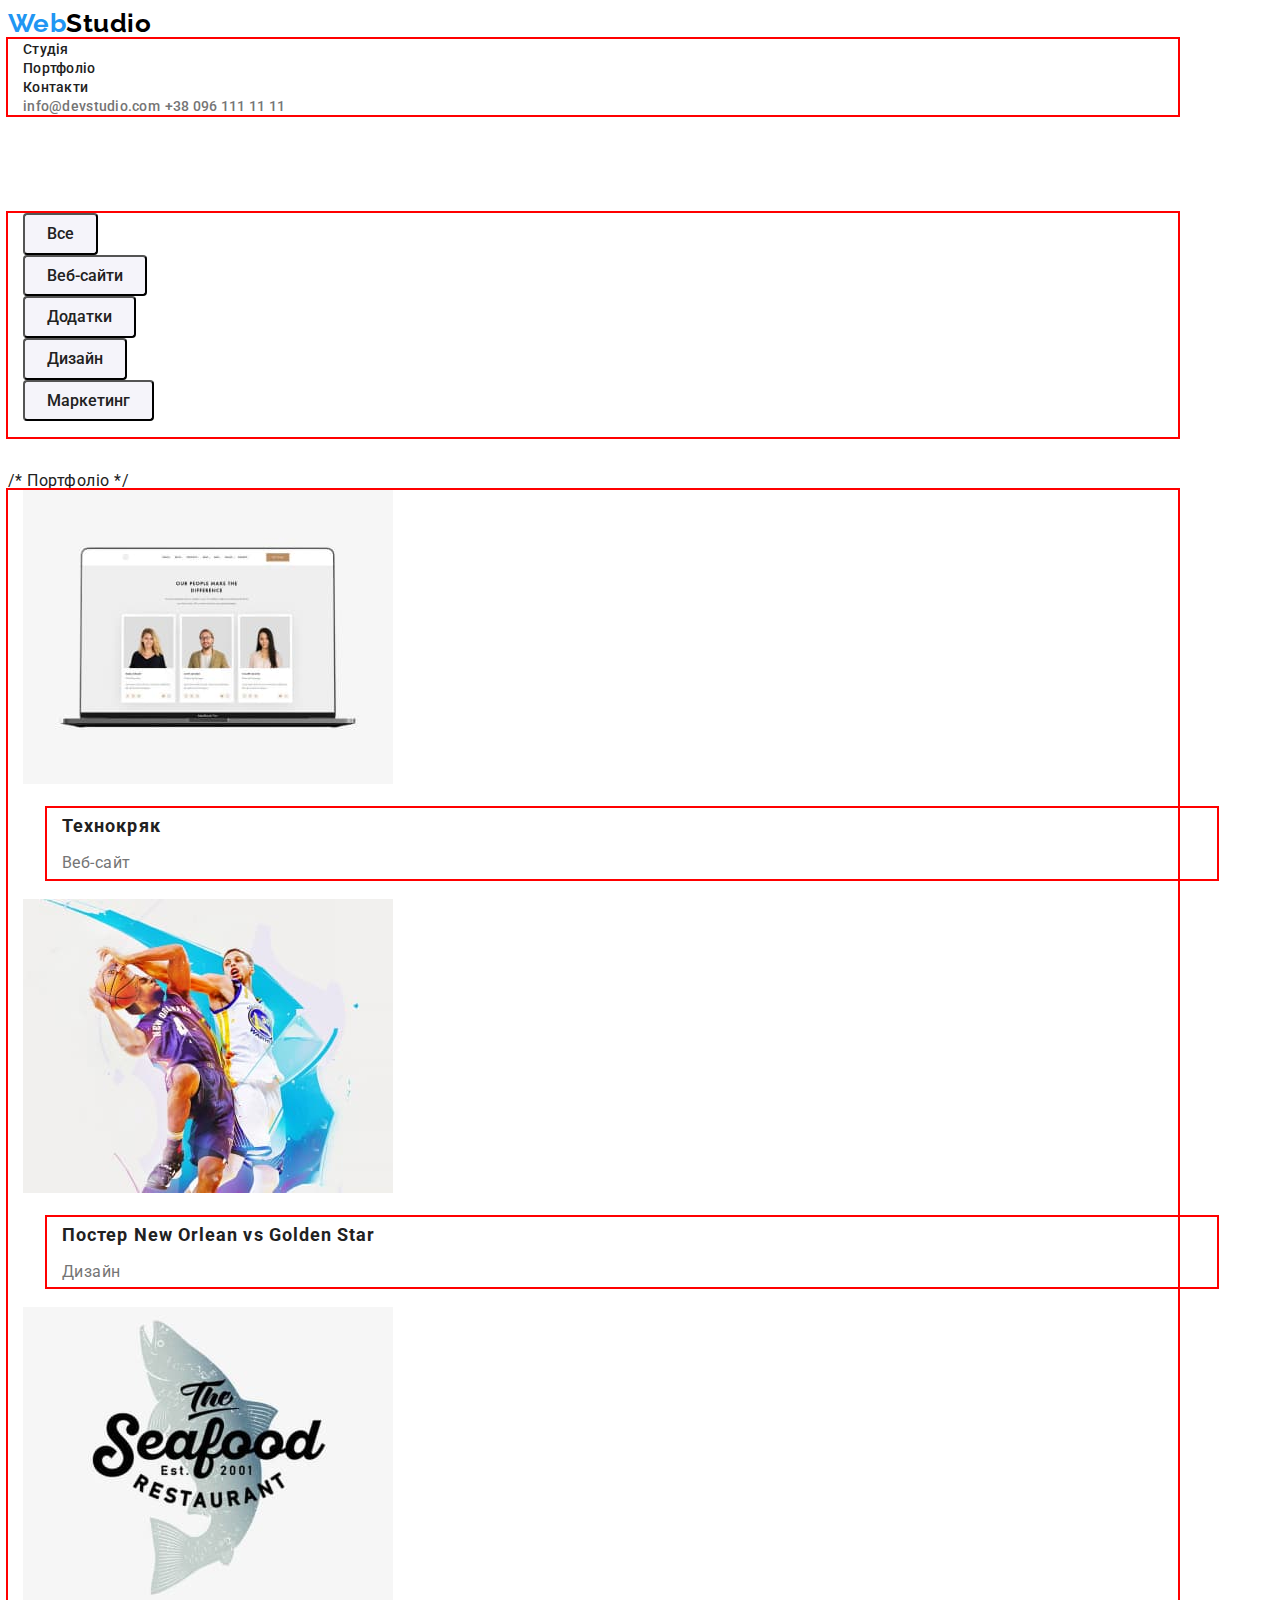
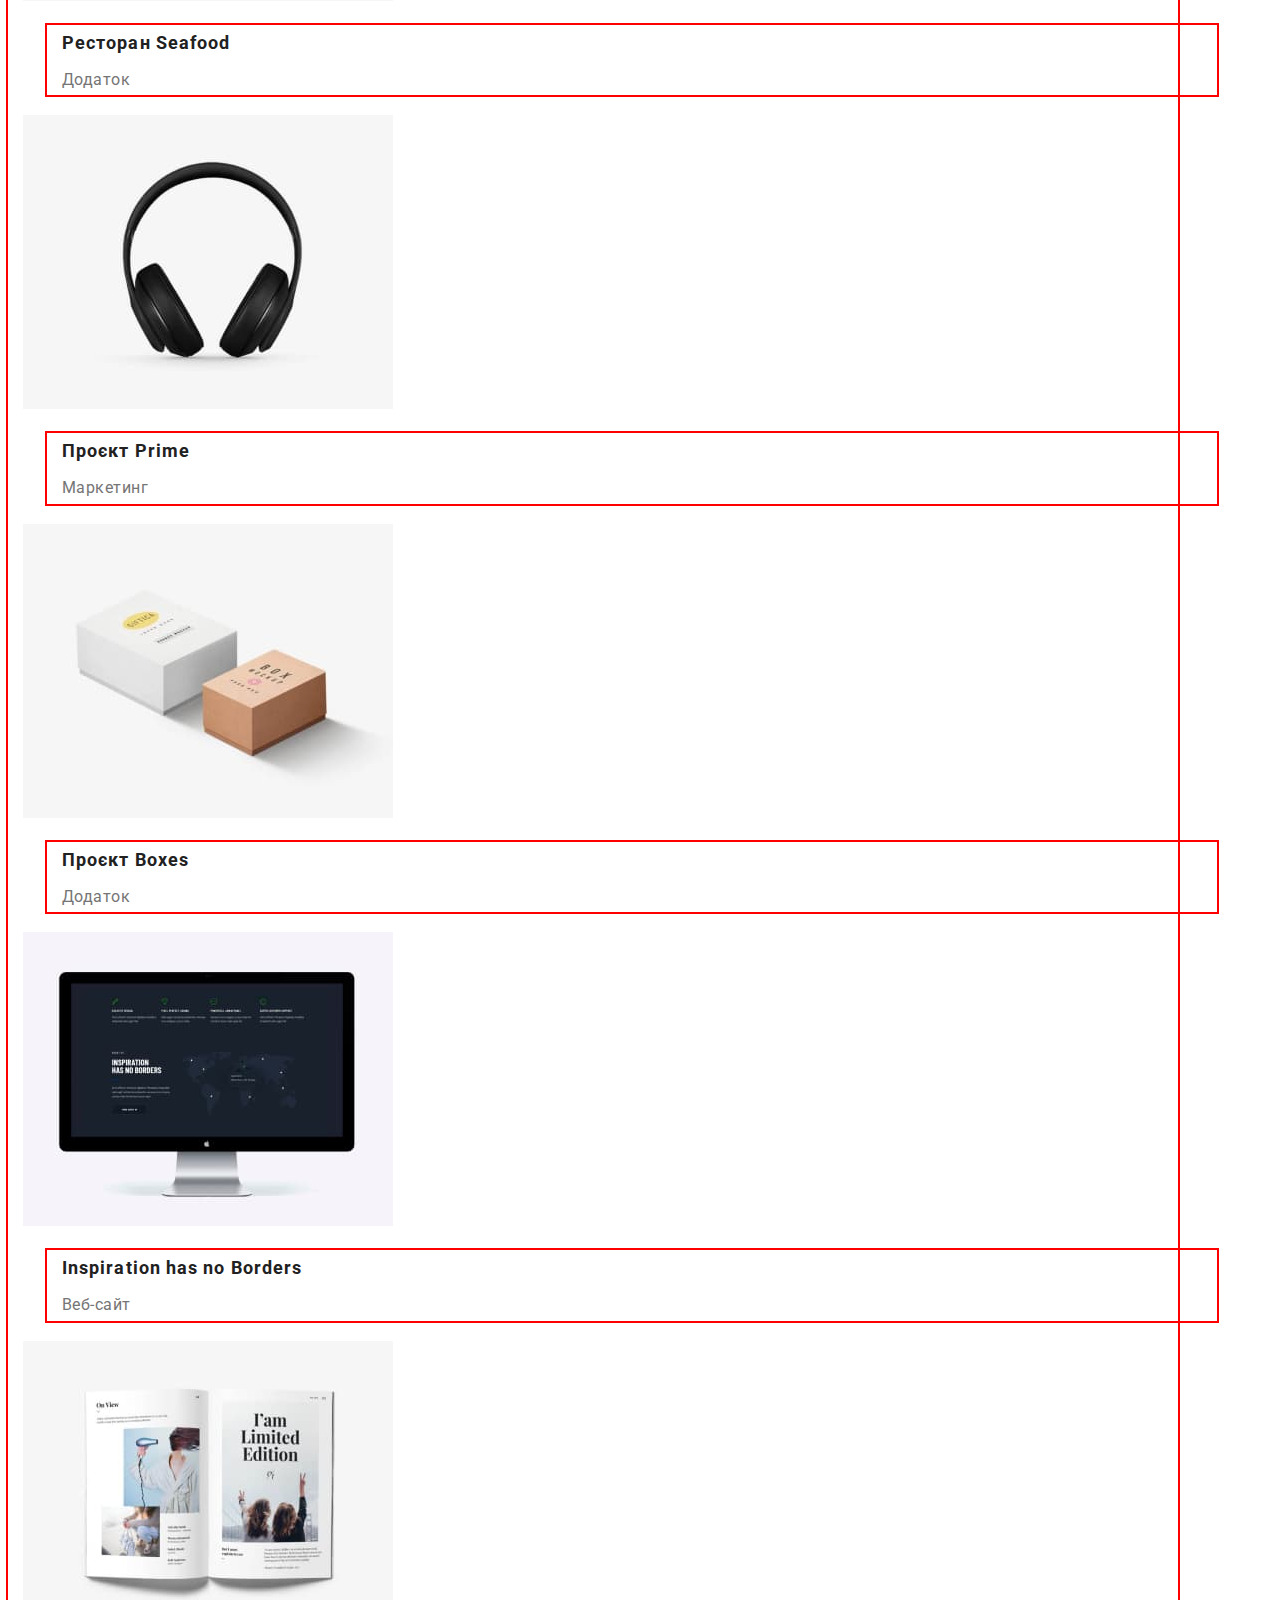
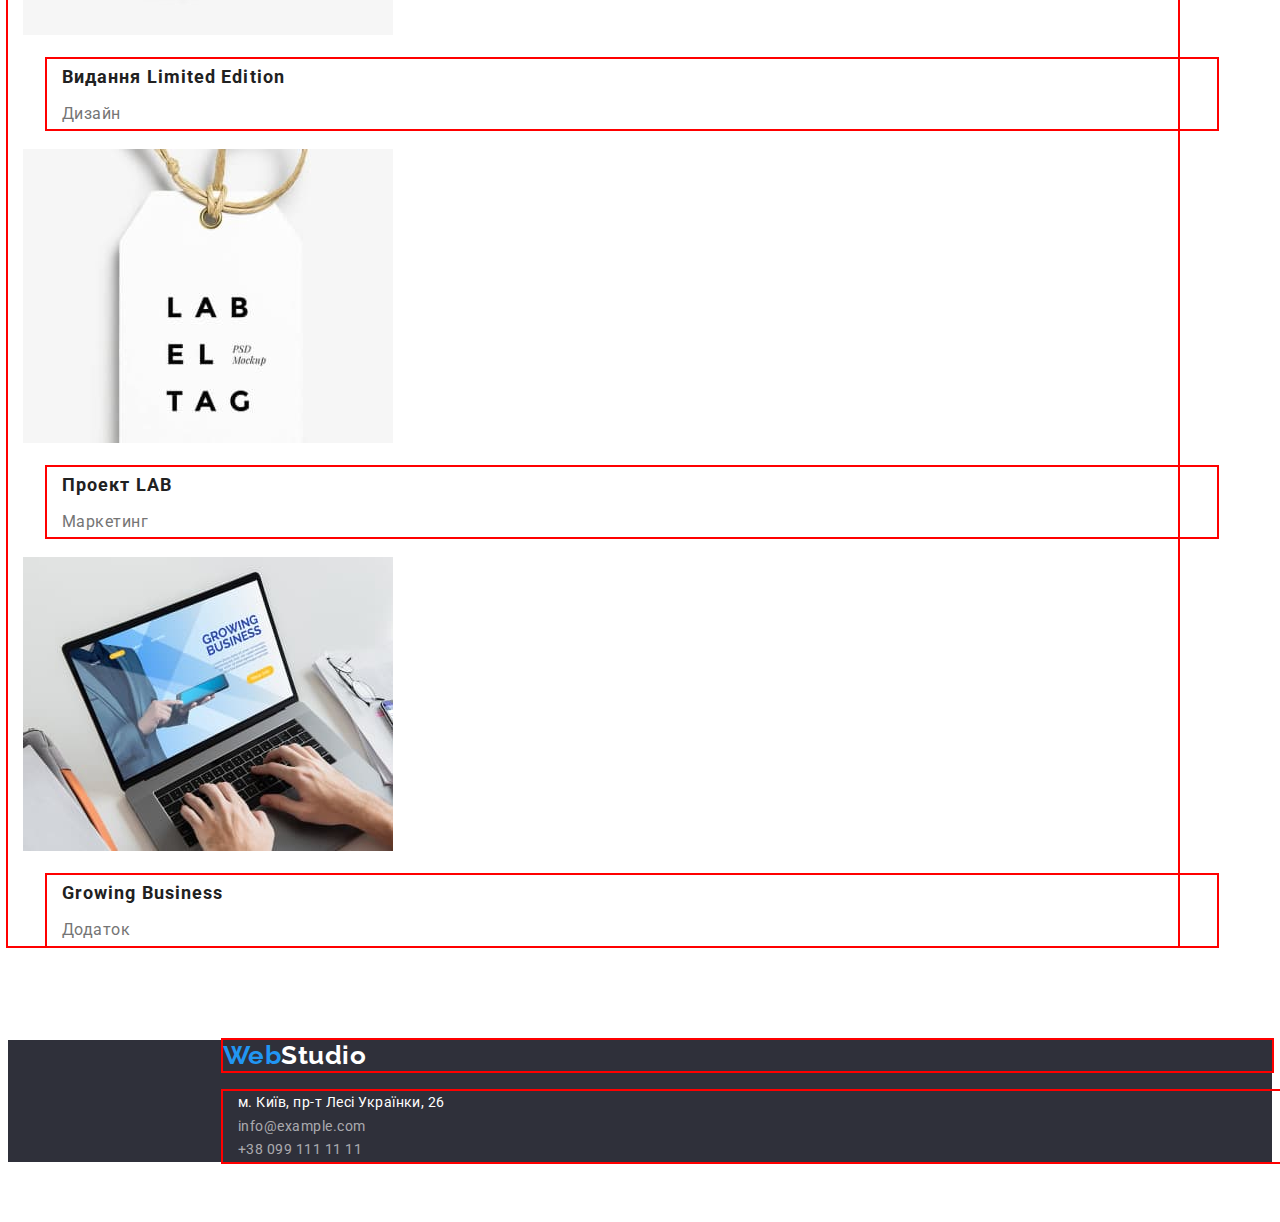
==== portfolio.html @ a9715635 "Визначає margin/padding" ====
<!DOCTYPE html>
<html lang="uk">
  <head>
    <meta charset="UTF-8" />
    <meta http-equiv="X-UA-Compatible" content="IE=edge" />
    <meta name="viewport" content="width=device-width, initial-scale=1.0" />
    <title>Document</title>
    <link rel="preconnect" href="https://fonts.googleapis.com" />
    <link rel="preconnect" href="https://fonts.gstatic.com" crossorigin />
    <link
      href="https://fonts.googleapis.com/css2?family=Raleway:wght@700&family=Roboto:wght@400;500;700;900&display=swap"
      rel="stylesheet"
    />
    <link
      rel="stylesheet"
      href="https://cdnjs.cloudflare.com/ajax/libs/modern-normalize/1.1.0/modern-normalize.min.css"
      integrity="sha512-wpPYUAdjBVSE4KJnH1VR1HeZfpl1ub8YT/NKx4PuQ5NmX2tKuGu6U/JRp5y+Y8XG2tV+wKQpNHVUX03MfMFn9Q=="
      crossorigin="anonymous"
      referrerpolicy="no-referrer"
    />
    <link rel="stylesheet" href="./css/styles.css" />
  </head>
  <body>
    <!--Верхня лінія-->
    <header>
      <a class="logo black" href=""><span class="accent">Web</span>Studio</a>
      <div class="container">
        <nav class="header-nav">
          <ul class="header-list list">
            <li><a href="./studio.html" class="list-link">Студія</a></li>
            <li><a href="./portfolio.html" class="list-link">Портфоліо</a></li>
            <li><a href="" class="list-link">Контакти</a></li>
          </ul>
        </nav>

        <a class="header-mail" href="mailto:info@devstudio.com"
          >info@devstudio.com</a
        >
        <a class="header-tel" href="tel:+380961111111">+38 096 111 11 11</a>
      </div>
    </header>

    <main>
      <!--Меню-->
      <section class="menu">
        <div class="container btn">
          <ul class="menu-list list">
            <li class="menu-item">
              <button class="menu-btn" type="button">Все</button>
            </li>
            <li class="menu-item">
              <button class="menu-btn" type="button">Веб-сайти</button>
            </li>
            <li class="menu-item">
              <button class="menu-btn" type="button">Додатки</button>
            </li>
            <li class="menu-item">
              <button class="menu-btn" type="button">Дизайн</button>
            </li>
            <li class="menu-item">
              <button class="menu-btn" type="button">Маркетинг</button>
            </li>
          </ul>
        </div>

        /* Портфоліо */

        <div class="container">
          <ul class="portfolio list">
            <li class="portfolio-item">
              <a href="" class="portfolio-link">
                <img
                  class="portfolio-img"
                  src="./images/menu.jpg"
                  alt="Веб-сайт"
                  width="370"
                />
                <div class="container bg">
                  <h3 class="portfolio-name">Технокряк</h3>
                  <p class="portfolio-text">Веб-сайт</p>
                </div>
              </a>
            </li>
            <li class="portfolio-item">
              <a href="" class="portfolio-link">
                <img
                  class="portfolio-img"
                  src="./images/menu-1.jpg"
                  alt="Дизайн"
                  width="370"
                />
                <div class="container bg">
                  <h3 class="portfolio-name">
                    Постер New Orlean vs Golden Star
                  </h3>
                  <p class="portfolio-text">Дизайн</p>
                </div>
              </a>
            </li>
            <li class="portfolio-item">
              <a href="" class="portfolio-link">
                <img
                  class="portfolio-img"
                  src="./images/menu-2.jpg"
                  alt="Додаток"
                  width="370"
                />
                <div class="container bg">
                  <h3 class="portfolio-name">Ресторан Seafood</h3>
                  <p class="portfolio-text">Додаток</p>
                </div>
              </a>
            </li>
            <li class="portfolio-item">
              <a href="" class="portfolio-link">
                <img
                  class="portfolio-img"
                  src="./images/menu-3.jpg"
                  alt="Маркетинг"
                  width="370"
                />
                <div class="container bg">
                  <h3 class="portfolio-name">Проєкт Prime</h3>
                  <p class="portfolio-text">Маркетинг</p>
                </div>
              </a>
            </li>
            <li class="portfolio-item">
              <a href="" class="portfolio-link">
                <img
                  class="portfolio-img"
                  src="./images/menu-4.jpg"
                  alt="Додаток"
                  width="370"
                />
                <div class="container bg">
                  <h3 class="portfolio-name">Проєкт Boxes</h3>
                  <p class="portfolio-text">Додаток</p>
                </div>
              </a>
            </li>
            <li class="portfolio-item">
              <a href="" class="portfolio-link">
                <img
                  class="portfolio-img"
                  src="./images/menu-5.jpg"
                  alt="Веб-сайт"
                  width="370"
                />
                <div class="container bg">
                  <h3 class="portfolio-name">Inspiration has no Borders</h3>
                  <p class="portfolio-text">Веб-сайт</p>
                </div>
              </a>
            </li>
            <li class="portfolio-item">
              <a href="" class="portfolio-link">
                <img
                  class="portfolio-img"
                  src="./images/menu-6.jpg"
                  alt="Дизайн"
                  width="370"
                />
                <div class="container bg">
                  <h3 class="portfolio-name">Видання Limited Edition</h3>
                  <p class="portfolio-text">Дизайн</p>
                </div>
              </a>
            </li>
            <li class="portfolio-item">
              <a href="" class="portfolio-link">
                <img
                  class="portfolio-img"
                  src="./images/menu-7.jpg"
                  alt="Маркетинг"
                  width="370"
                />
                <div class="container bg">
                  <h3 class="portfolio-name">Проект LAB</h3>
                  <p class="portfolio-text">Маркетинг</p>
                </div>
              </a>
            </li>
            <li class="portfolio-item">
              <a href="" class="portfolio-link">
                <img
                  class="portfolio-img"
                  src="./images/menu-8.jpg"
                  alt="Додаток"
                  width="370"
                />
                <div class="container bg">
                  <h3 class="portfolio-name">Growing Business</h3>
                  <p class="portfolio-text">Додаток</p>
                </div>
              </a>
            </li>
          </ul>
        </div>
      </section>
    </main>

    <!--Підвал-->
    <footer class="footer">
      <div class="container-wrap">
        <a class="logo white" href=""><span class="accent">Web</span>Studio</a>
      </div>
      <div class="container">
        <address class="adress">м. Київ, пр-т Лесі Українки, 26</address>
        <a class="footer-mail" href="mailto:info@example.com"
          >info@example.com</a
        ><br />
        <a class="footer-tel" href="tel:+380991111111">+38 099 111 11 11</a>
      </div>
    </footer>
  </body>
</html>
---- css/styles.css ----
html {
    box-sizing: border-box;
}

*, *::before, *::after {
    box-sizing: inherit;
}

:root {
    --primary-text-color: #212121;
    --title-text-color: #757575;
    --accent-color: #2196F3;
    --white-color: #FFFFFF;
    --title-bcg-color: #2F303A;

}

.container {
    width: 1170px;
    padding-left: 15px;
    padding-right: 15px;

    outline: 2px solid red;
}

body {
font-family: "Roboto", sans-serif;
color: var(--primary-text-color);
letter-spacing: 0.03em;
}

.logo {
    font-family: Raleway; sans-serif;
    font-weight: 700;
    font-size: 26px;
    line-height: 1.2;
    text-decoration: none;
}
.black {
    color: #000000;
}
.white {
    color: #FFFFFF;
}
.accent {
    color: var(--accent-color);
}

.list {
    list-style: none;
    padding: 0;
    margin: 0;
}
.list-link {
    color: var(--primary-text-color);
    font-weight: 500;
    font-size: 14px;
    line-height: 1.1;
    letter-spacing: 0.02em;
    text-decoration: none;
}


.list-link:hover,
.list-link:focus,
.header-mail:hover,
.header-mail:focus,
.header-tel:hover,
.header-tel:focus {
    color: var(--accent-color);
}

.header-mail {
    color:var(--title-text-color);
    width: 135px;
    height: 16px;
    font-weight: 500;
    font-size: 14px;
    line-height: 1.1;
    letter-spacing: 0.02em;
    text-decoration: none;
}

.header-tel {
    color:var(--title-text-color);
    width: 122px;
    height: 16px;
    font-weight: 500;
    font-size: 14px;
    line-height: 1.1;
    letter-spacing: 0.02em;
    text-decoration: none;
}
/* Шапка */
.hero {
    text-align: center;
}
.hero-item {
    color: var(--white-color);
    font-weight: 900;
    font-size: 44px;
    line-height: 1.4;
    letter-spacing: 0.06em;
    text-transform: uppercase;

    margin-top: 0;
    margin-bottom: 30px;
    padding-top: 200px;
}
.hero-btn {
    padding: 10px 32px;
    margin-bottom: 200px;
    border-radius: 4px;
    min-width: 216px;
    text-align: center;
}


/* Діяльність*/
.section-features {
    margin: 94px 215px;
}

.features-name {
    font-size: 14px;
    line-height: 1.1;   
}
.features-text {
    color: var(--title-text-color);
    font-weight: 400;
    font-size: 14px;
    line-height: 1.7;
}

.section-activity {
    margin-bottom: 94px;
}
.activity-title {
    font-size: 36px;
    line-height: 1.2;
    text-align: center;

    margin-bottom: 0;
    margin-top: 0;
}
.team-title {
    font-size: 36px;
    line-height: 1.2;
    text-align: center;
    
    margin-top: 0;
    margin-bottom: 0;
    padding-top: 94px;
    padding-bottom: 50px;
}

.team .container {
margin-bottom: 94px;
}
.team-name {
    font-weight: 500;
    font-size: 16px;
    line-height: 1.2;

}
.team-text {
    color: var(--title-text-color);
    font-size: 16px;
    line-height: 1.2;
    
}
.adress {
    color: var(--white-color);
    font-style: normal;
    font-size: 14px;
    line-height: 1.7;
}
.footer-mail,
.footer-tel {
    color: rgba(255, 255, 255, 0.6);
    font-size: 14px;
    line-height: 1.7;
    text-decoration: none;
}

.container-wrap {
    margin-top: 60px;
    margin-bottom: 0;
    min-width: 145px;
    margin-left: 215px;

    outline: 2px solid red;
}

.footer .container {
margin-top: 20px;
margin-bottom: 60px;
margin-left: 215px;
min-width: 231px;
}

.footer, 
.hero {
    background-color: var(--title-bcg-color);
}

/*Button */
.menu-btn {
    font-family: inherit;
    color: var(--primary-text-color);
    background: #F5F4FA;
    font-size: 16px;
    font-weight: 500;
    line-height: 1.6;
    text-align: center;
    border-radius: 4px;

    padding: 6px 22px;

}
.menu-btn:hover,
.menu-btn:focus {
    color: var(--white-color);
    background-color: var(--accent-color);
    cursor: pointer;
}
.hero-btn {
    font-family: 'Roboto';
    color: var(--white-color);
    background-color: var(--accent-color);
    cursor: pointer;
    align-items: center;
    text-align: center;
    font-weight: 700;
    font-size: 16px;
    line-height: 1.9;
    letter-spacing: 0.06em;
}

/* Портфоліо */

.menu {
    margin-top: 98px;
    margin-bottom: 94px;
}

.container.btn {
    margin-top: 94px;
    margin-bottom: 34px;
    min-width: 575px;
    padding-bottom: 16px;
}

.container.bg {
    margin: 20px 24px;
    min-width: 322px;
}
.portfolio-name {
    color: var(--primary-text-color);
    font-size: 18px;
    line-height: 2;
    letter-spacing: 0.06em;

    margin-top: 0;
    margin-bottom: 4px;
}
.portfolio-text {
    color: var(--title-text-color);
    font-weight: 400;
    font-size: 16px;
    line-height: 1.9;

    margin-top: 0;
    margin-bottom: 0;
}
.portfolio-link {
    text-decoration: none;
}
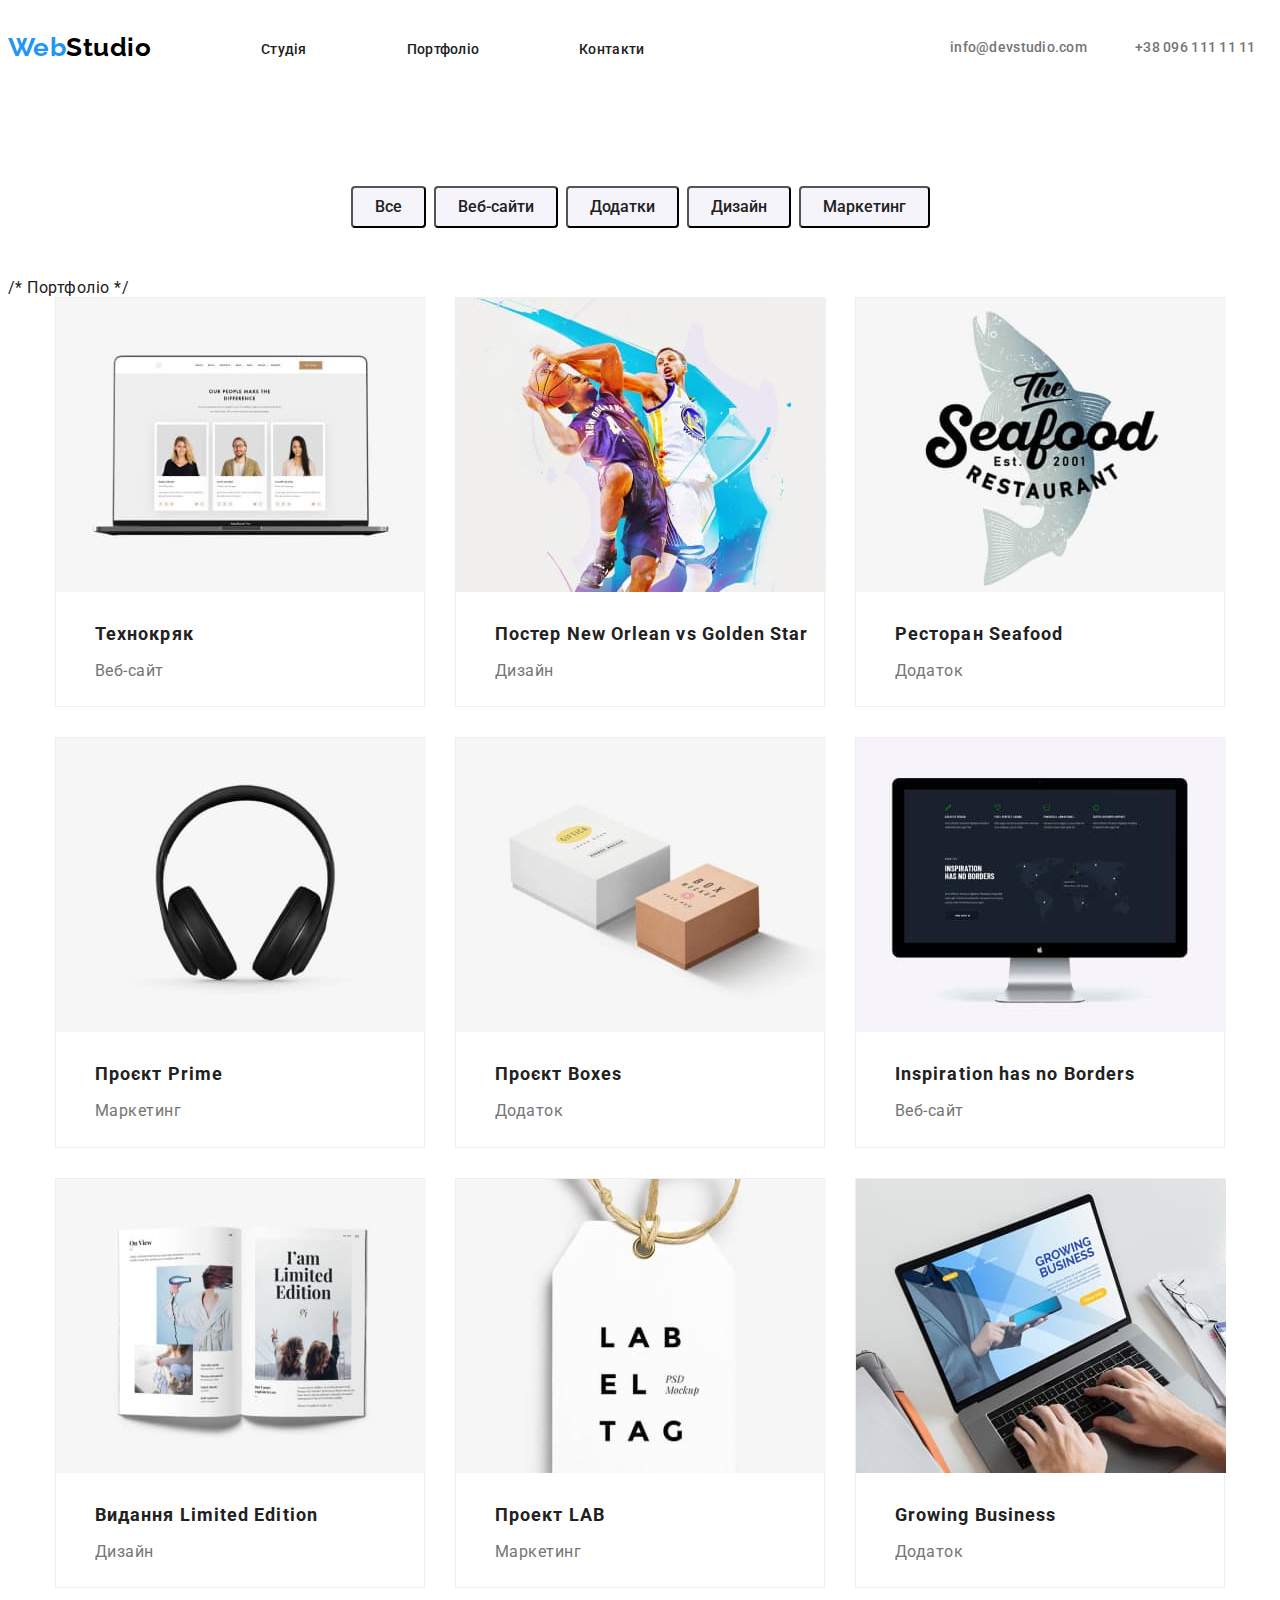
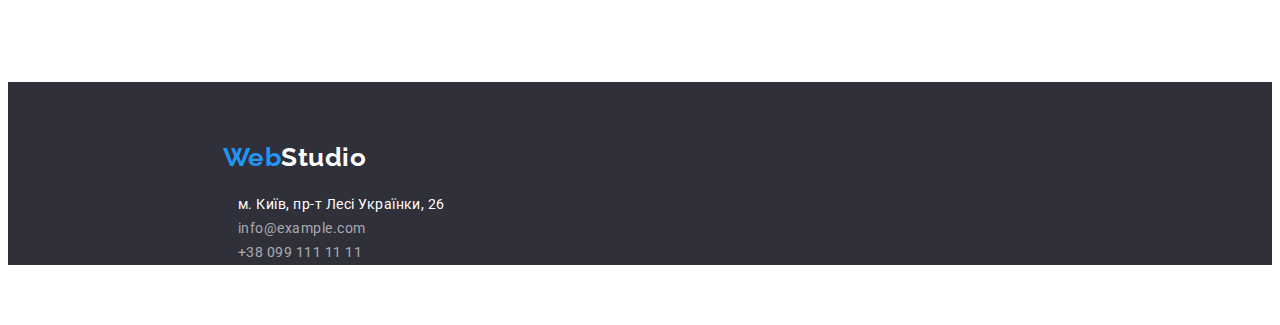
==== commit 8d2b7b2b: "Додає Flexbox" ====
--- a/portfolio.html
+++ b/portfolio.html
@@ -22,21 +22,28 @@
   </head>
   <body>
     <!--Верхня лінія-->
-    <header>
-      <a class="logo black" href=""><span class="accent">Web</span>Studio</a>
-      <div class="container">
+    <header class="header">
+      <div class="container-wrapper">
+        <a class="logo black" href=""><span class="accent">Web</span>Studio</a>
+      </div>
+      <div class="container header-item">
         <nav class="header-nav">
           <ul class="header-list list">
-            <li><a href="./studio.html" class="list-link">Студія</a></li>
-            <li><a href="./portfolio.html" class="list-link">Портфоліо</a></li>
-            <li><a href="" class="list-link">Контакти</a></li>
+            <li class="item">
+              <a href="./studio.html" class="list-link">Студія</a>
+            </li>
+            <li class="item">
+              <a href="./portfolio.html" class="list-link">Портфоліо</a>
+            </li>
+            <li class="item"><a href="" class="list-link">Контакти</a></li>
           </ul>
         </nav>
-
-        <a class="header-mail" href="mailto:info@devstudio.com"
-          >info@devstudio.com</a
-        >
-        <a class="header-tel" href="tel:+380961111111">+38 096 111 11 11</a>
+        <div class="header-contacts">
+          <a class="header-mail" href="mailto:info@devstudio.com"
+            >info@devstudio.com</a
+          >
+          <a class="header-tel" href="tel:+380961111111">+38 096 111 11 11</a>
+        </div>
       </div>
     </header>
 
@@ -65,7 +72,7 @@
 
         /* Портфоліо */
 
-        <div class="container">
+        <div class="container page">
           <ul class="portfolio list">
             <li class="portfolio-item">
               <a href="" class="portfolio-link">
--- a/css/styles.css
+++ b/css/styles.css
@@ -1,65 +1,98 @@
 html {
-    box-sizing: border-box;
-}
-
-*, *::before, *::after {
-    box-sizing: inherit;
+  box-sizing: border-box;
+}
+
+*,
+*::before,
+*::after {
+  box-sizing: inherit;
 }
 
 :root {
-    --primary-text-color: #212121;
-    --title-text-color: #757575;
-    --accent-color: #2196F3;
-    --white-color: #FFFFFF;
-    --title-bcg-color: #2F303A;
-
+  --primary-text-color: #212121;
+  --title-text-color: #757575;
+  --accent-color: #2196f3;
+  --white-color: #ffffff;
+  --title-bcg-color: #2f303a;
+  --secondary-bcg-color: #f5f4fa;
 }
 
 .container {
-    width: 1170px;
-    padding-left: 15px;
-    padding-right: 15px;
-
-    outline: 2px solid red;
+  width: 1200px;
+  padding-left: 15px;
+  padding-right: 15px;
+  margin-left: auto;
+  margin-right: auto;
 }
 
 body {
-font-family: "Roboto", sans-serif;
-color: var(--primary-text-color);
-letter-spacing: 0.03em;
-}
-
+  font-family: "Roboto", sans-serif;
+  color: var(--primary-text-color);
+  letter-spacing: 0.03em;
+}
+.header {
+  display: flex;
+}
+.container-wrapper {
+  margin-top: 24px;
+  margin-bottom: 25px;
+  margin-right: 93px;
+  min-width: 145px;
+}
+.some-item:nth-child(8) {
+  background-color: #fff;
+  display: flex;
+}
 .logo {
-    font-family: Raleway; sans-serif;
-    font-weight: 700;
-    font-size: 26px;
-    line-height: 1.2;
-    text-decoration: none;
+  font-family: Raleway, sans-serif;
+  font-weight: 700;
+  font-size: 26px;
+  line-height: 1.2;
+  text-decoration: none;
 }
 .black {
-    color: #000000;
+  color: #000000;
 }
 .white {
-    color: #FFFFFF;
+  color: #ffffff;
 }
 .accent {
-    color: var(--accent-color);
-}
-
+  color: var(--accent-color);
+}
+
+.header-list {
+  display: flex;
+  column-gap: 50px;
+}
+.header-list li {
+  margin-right: 50px;
+}
+.header-list .item:last-child {
+  margin-right: 0;
+}
+.header-contacts {
+  display: flex;
+  margin-left: auto;
+  column-gap: 50px;
+  justify-content: flex-end;
+}
+.header-item {
+  display: flex;
+  align-items: center;
+}
 .list {
-    list-style: none;
-    padding: 0;
-    margin: 0;
+  list-style: none;
+  padding: 0;
+  margin: 0;
 }
 .list-link {
-    color: var(--primary-text-color);
-    font-weight: 500;
-    font-size: 14px;
-    line-height: 1.1;
-    letter-spacing: 0.02em;
-    text-decoration: none;
-}
-
+  color: var(--primary-text-color);
+  font-weight: 500;
+  font-size: 14px;
+  line-height: 1.1;
+  letter-spacing: 0.02em;
+  text-decoration: none;
+}
 
 .list-link:hover,
 .list-link:focus,
@@ -67,212 +100,284 @@
 .header-mail:focus,
 .header-tel:hover,
 .header-tel:focus {
-    color: var(--accent-color);
+  color: var(--accent-color);
 }
 
 .header-mail {
-    color:var(--title-text-color);
-    width: 135px;
-    height: 16px;
-    font-weight: 500;
-    font-size: 14px;
-    line-height: 1.1;
-    letter-spacing: 0.02em;
-    text-decoration: none;
+  color: var(--title-text-color);
+  width: 135px;
+  height: 16px;
+  font-weight: 500;
+  font-size: 14px;
+  line-height: 1.1;
+  letter-spacing: 0.02em;
+  text-decoration: none;
 }
 
 .header-tel {
-    color:var(--title-text-color);
-    width: 122px;
-    height: 16px;
-    font-weight: 500;
-    font-size: 14px;
-    line-height: 1.1;
-    letter-spacing: 0.02em;
-    text-decoration: none;
+  color: var(--title-text-color);
+  width: 122px;
+  height: 16px;
+  font-weight: 500;
+  font-size: 14px;
+  line-height: 1.1;
+  letter-spacing: 0.02em;
+  text-decoration: none;
 }
 /* Шапка */
-.hero {
+
+.container.hero-wrap {
     text-align: center;
 }
+
 .hero-item {
-    color: var(--white-color);
-    font-weight: 900;
-    font-size: 44px;
-    line-height: 1.4;
-    letter-spacing: 0.06em;
-    text-transform: uppercase;
-
-    margin-top: 0;
-    margin-bottom: 30px;
-    padding-top: 200px;
+  color: var(--white-color);
+  font-weight: 900;
+  font-size: 44px;
+  line-height: 1.4;
+  letter-spacing: 0.06em;
+  text-transform: uppercase;
+  text-align: center;
+
+  margin-top: 0;
+  margin-bottom: 30px;
+  padding-top: 200px;
 }
 .hero-btn {
-    padding: 10px 32px;
-    margin-bottom: 200px;
-    border-radius: 4px;
-    min-width: 216px;
-    text-align: center;
-}
-
+  padding: 10px 32px;
+  margin-bottom: 200px;
+  border-radius: 4px;
+  min-width: 216px;
+  text-align: center;
+  box-shadow: 0px 4px 4px rgba(0, 0, 0, 0.15);
+  border-color: transparent;
+}
 
 /* Діяльність*/
 .section-features {
-    margin: 94px 215px;
+  margin: 94px 215px;
+}
+
+.features-list {
+  display: flex;
+  column-gap: 30px;
 }
 
 .features-name {
-    font-size: 14px;
-    line-height: 1.1;   
+  font-size: 14px;
+  line-height: 1.1;
 }
 .features-text {
-    color: var(--title-text-color);
-    font-weight: 400;
-    font-size: 14px;
-    line-height: 1.7;
-}
+  color: var(--title-text-color);
+  font-weight: 400;
+  font-size: 14px;
+  line-height: 1.7;
+}
+/*Чим ми за маємося*/
 
 .section-activity {
-    margin-bottom: 94px;
-}
+  margin-top: 0;
+  margin-bottom: 94px;
+  max-width: 1170px;
+  margin-left: auto;
+  margin-right: auto;
+}
+
+.activity-list {
+  display: flex;
+  column-gap: 30px;
+}
+
 .activity-title {
-    font-size: 36px;
-    line-height: 1.2;
-    text-align: center;
-
-    margin-bottom: 0;
-    margin-top: 0;
-}
+  font-size: 36px;
+  line-height: 1.2;
+  text-align: center;
+
+  margin-bottom: 0;
+  margin-top: 0;
+}
+
+/*Команда*/
+
+.team {
+  background-color: var(--secondary-bcg-color);
+}
+
 .team-title {
-    font-size: 36px;
-    line-height: 1.2;
-    text-align: center;
-    
-    margin-top: 0;
-    margin-bottom: 0;
-    padding-top: 94px;
-    padding-bottom: 50px;
+  font-size: 36px;
+  line-height: 1.2;
+  text-align: center;
+
+  margin-top: 0;
+  margin-bottom: 0;
+  padding-top: 94px;
+  padding-bottom: 50px;
 }
 
 .team .container {
-margin-bottom: 94px;
-}
+  padding: 0px 215px 94px 215px;
+}
+
+.team-wrap {
+  min-width: 1170px;
+  margin-left: auto
+  margin-right: auto
+}
+
+.team-list {
+    display: flex;
+  column-gap: 30px;
+  justify-content: center;
+}
+
+.team-member {
+  width: calc((100% - 90) / 4);
+}
+
 .team-name {
-    font-weight: 500;
-    font-size: 16px;
-    line-height: 1.2;
-
+  font-weight: 500;
+  font-size: 16px;
+  line-height: 1.2;
 }
 .team-text {
-    color: var(--title-text-color);
-    font-size: 16px;
-    line-height: 1.2;
-    
+  color: var(--title-text-color);
+  font-size: 16px;
+  line-height: 1.2;
 }
 .adress {
-    color: var(--white-color);
-    font-style: normal;
-    font-size: 14px;
-    line-height: 1.7;
+  color: var(--white-color);
+  font-style: normal;
+  font-size: 14px;
+  line-height: 1.7;
 }
 .footer-mail,
 .footer-tel {
-    color: rgba(255, 255, 255, 0.6);
-    font-size: 14px;
-    line-height: 1.7;
-    text-decoration: none;
+  color: rgba(255, 255, 255, 0.6);
+  font-size: 14px;
+  line-height: 1.7;
+  text-decoration: none;
 }
 
 .container-wrap {
-    margin-top: 60px;
-    margin-bottom: 0;
-    min-width: 145px;
-    margin-left: 215px;
-
-    outline: 2px solid red;
+  margin-top: 0;
+  margin-bottom: 0;
+  padding-top: 60px;
+  min-width: 145px;
+  margin-left: 215px;
 }
 
 .footer .container {
-margin-top: 20px;
-margin-bottom: 60px;
-margin-left: 215px;
-min-width: 231px;
-}
-
-.footer, 
+  margin-top: 20px;
+  margin-bottom: 60px;
+  margin-left: 215px;
+  min-width: 231px;
+}
+
+.footer,
 .hero {
-    background-color: var(--title-bcg-color);
+  background-color: var(--title-bcg-color);
 }
 
 /*Button */
 .menu-btn {
-    font-family: inherit;
-    color: var(--primary-text-color);
-    background: #F5F4FA;
-    font-size: 16px;
-    font-weight: 500;
-    line-height: 1.6;
-    text-align: center;
-    border-radius: 4px;
-
-    padding: 6px 22px;
-
+  font-family: inherit;
+  color: var(--primary-text-color);
+  background: var(--secondary-bcg-color);
+  font-size: 16px;
+  font-weight: 500;
+  line-height: 1.6;
+  text-align: center;
+  border-radius: 4px;
+
+  padding: 6px 22px;
 }
 .menu-btn:hover,
 .menu-btn:focus {
-    color: var(--white-color);
-    background-color: var(--accent-color);
-    cursor: pointer;
+  color: var(--white-color);
+  background-color: var(--accent-color);
+  cursor: pointer;
 }
 .hero-btn {
-    font-family: 'Roboto';
-    color: var(--white-color);
-    background-color: var(--accent-color);
-    cursor: pointer;
-    align-items: center;
-    text-align: center;
-    font-weight: 700;
-    font-size: 16px;
-    line-height: 1.9;
-    letter-spacing: 0.06em;
+  font-family: "Roboto";
+  color: var(--white-color);
+  background-color: var(--accent-color);
+  cursor: pointer;
+  align-items: center;
+  text-align: center;
+  font-weight: 700;
+  font-size: 16px;
+  line-height: 1.9;
+  letter-spacing: 0.06em;
 }
 
 /* Портфоліо */
 
 .menu {
-    margin-top: 98px;
-    margin-bottom: 94px;
+  margin-top: 98px;
+  margin-bottom: 94px;
 }
 
 .container.btn {
-    margin-top: 94px;
-    margin-bottom: 34px;
-    min-width: 575px;
-    padding-bottom: 16px;
+  margin-top: 94px;
+  margin-bottom: 34px;
+  min-width: 575px;
+  padding-bottom: 16px;
+}
+
+.menu-list {
+  display: flex;
+  column-gap: 8px;
+  justify-content: center;
+}
+
+.container.page {
+  
+}
+
+.portfolio.list {
+  display: flex;
+  flex-wrap: wrap;
+}
+
+.portfolio-item {
+  width: 370px;
+
+  margin-right: 30px;
+  margin-bottom: 30px;
+  border: 1px solid #EEEEEE;
+
+}
+
+.portfolio-item:nth-child(3n) {
+  margin-right: 0;
+}
+
+.portfolio-item:nth-last-child(-n + 3) {
+  margin-bottom: 0;
 }
 
 .container.bg {
-    margin: 20px 24px;
-    min-width: 322px;
+  margin: 20px 24px;
+  min-width: 322px;
 }
 .portfolio-name {
-    color: var(--primary-text-color);
-    font-size: 18px;
-    line-height: 2;
-    letter-spacing: 0.06em;
-
-    margin-top: 0;
-    margin-bottom: 4px;
+  color: var(--primary-text-color);
+  font-size: 18px;
+  line-height: 2;
+  letter-spacing: 0.06em;
+
+  margin-top: 0;
+  margin-bottom: 4px;
 }
 .portfolio-text {
-    color: var(--title-text-color);
-    font-weight: 400;
-    font-size: 16px;
-    line-height: 1.9;
-
-    margin-top: 0;
-    margin-bottom: 0;
+  color: var(--title-text-color);
+  font-weight: 400;
+  font-size: 16px;
+  line-height: 1.9;
+
+  margin-top: 0;
+  margin-bottom: 0;
 }
 .portfolio-link {
-    text-decoration: none;
-}+  text-decoration: none;
+}
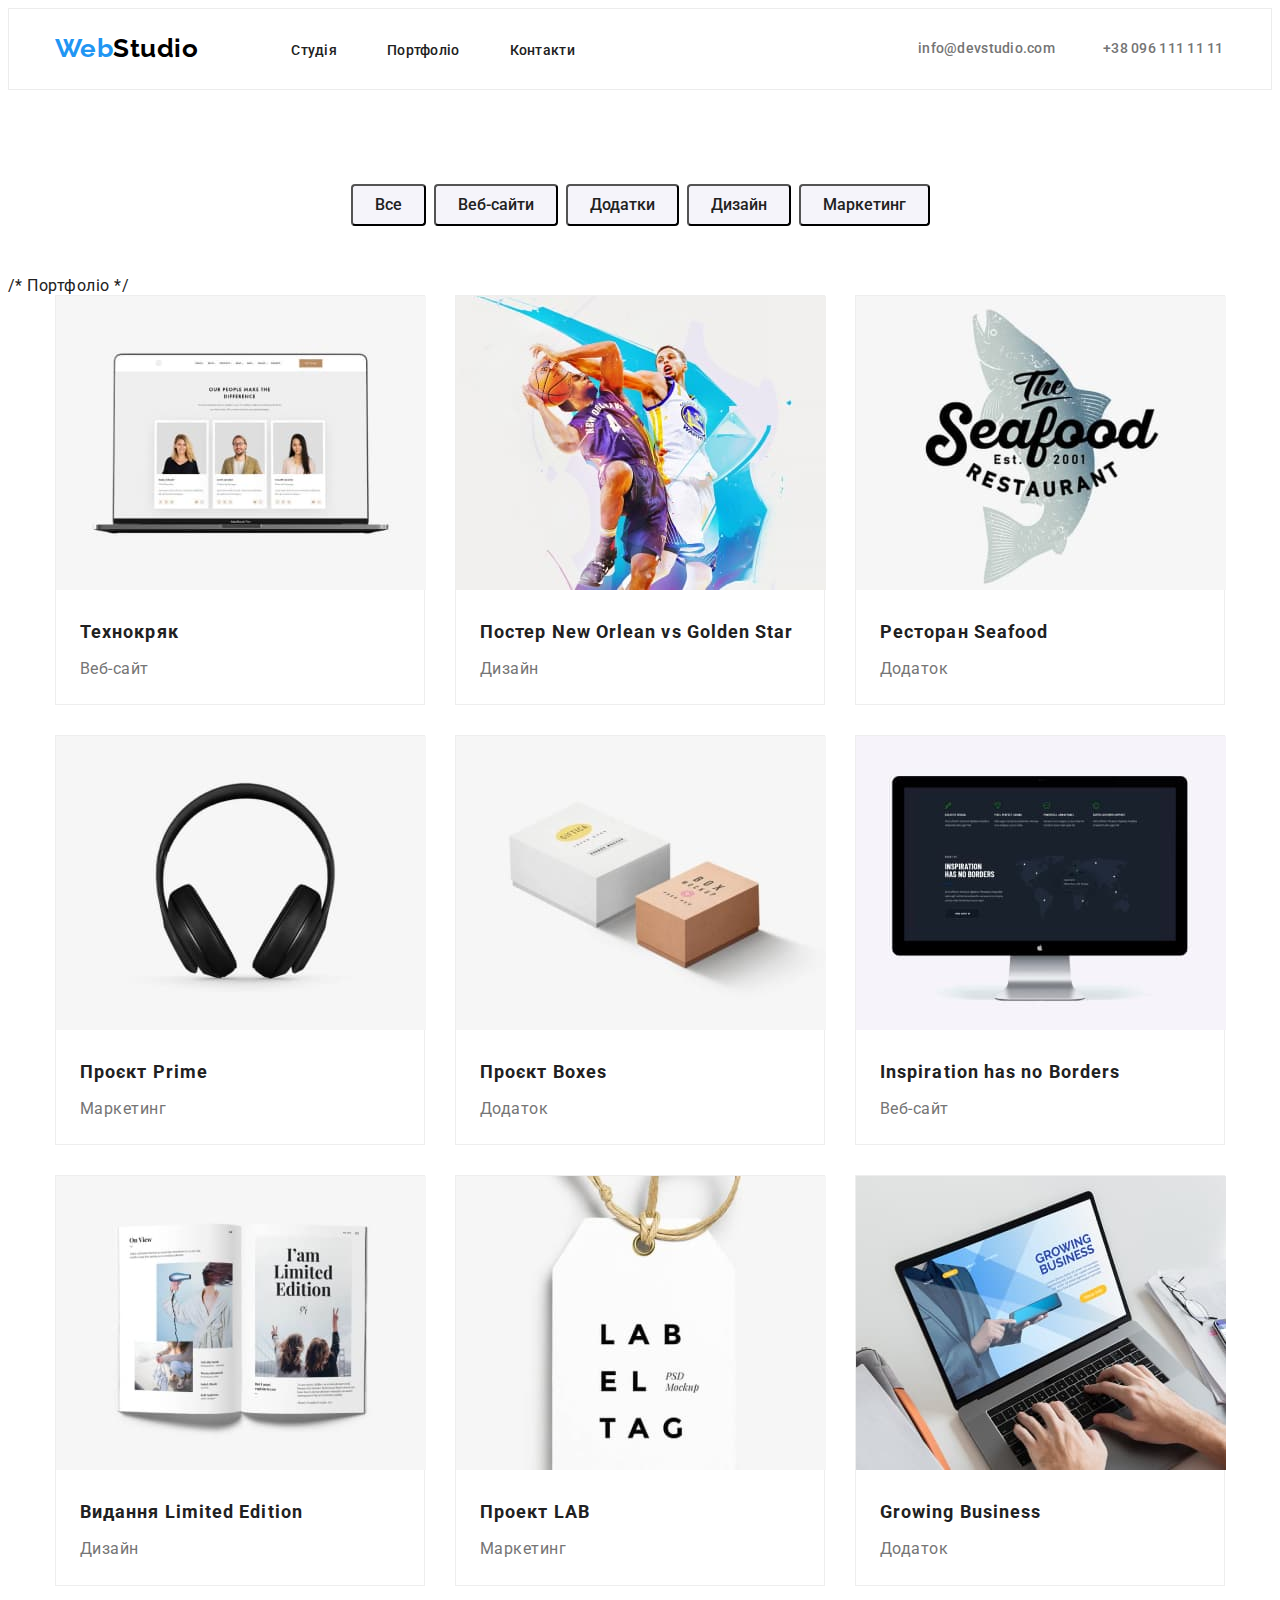
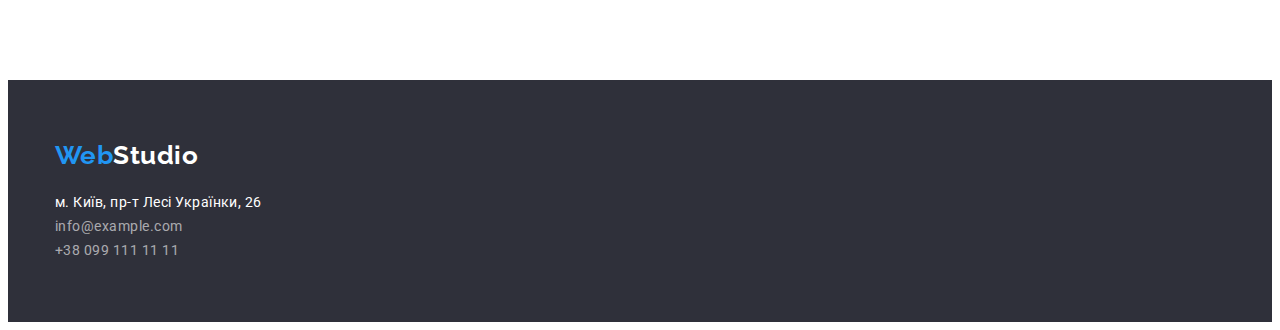
==== commit 22282ab5: "Виправляє заголовки" ====
--- a/portfolio.html
+++ b/portfolio.html
@@ -23,10 +23,9 @@
   <body>
     <!--Верхня лінія-->
     <header class="header">
-      <div class="container-wrapper">
+      <div class="container header-item">
         <a class="logo black" href=""><span class="accent">Web</span>Studio</a>
-      </div>
-      <div class="container header-item">
+
         <nav class="header-nav">
           <ul class="header-list list">
             <li class="item">
@@ -82,7 +81,7 @@
                   alt="Веб-сайт"
                   width="370"
                 />
-                <div class="container bg">
+                <div class="bg">
                   <h3 class="portfolio-name">Технокряк</h3>
                   <p class="portfolio-text">Веб-сайт</p>
                 </div>
@@ -96,7 +95,7 @@
                   alt="Дизайн"
                   width="370"
                 />
-                <div class="container bg">
+                <div class="bg">
                   <h3 class="portfolio-name">
                     Постер New Orlean vs Golden Star
                   </h3>
@@ -112,7 +111,7 @@
                   alt="Додаток"
                   width="370"
                 />
-                <div class="container bg">
+                <div class="bg">
                   <h3 class="portfolio-name">Ресторан Seafood</h3>
                   <p class="portfolio-text">Додаток</p>
                 </div>
@@ -126,7 +125,7 @@
                   alt="Маркетинг"
                   width="370"
                 />
-                <div class="container bg">
+                <div class="bg">
                   <h3 class="portfolio-name">Проєкт Prime</h3>
                   <p class="portfolio-text">Маркетинг</p>
                 </div>
@@ -140,7 +139,7 @@
                   alt="Додаток"
                   width="370"
                 />
-                <div class="container bg">
+                <div class="bg">
                   <h3 class="portfolio-name">Проєкт Boxes</h3>
                   <p class="portfolio-text">Додаток</p>
                 </div>
@@ -154,7 +153,7 @@
                   alt="Веб-сайт"
                   width="370"
                 />
-                <div class="container bg">
+                <div class="bg">
                   <h3 class="portfolio-name">Inspiration has no Borders</h3>
                   <p class="portfolio-text">Веб-сайт</p>
                 </div>
@@ -168,7 +167,7 @@
                   alt="Дизайн"
                   width="370"
                 />
-                <div class="container bg">
+                <div class="bg">
                   <h3 class="portfolio-name">Видання Limited Edition</h3>
                   <p class="portfolio-text">Дизайн</p>
                 </div>
@@ -182,7 +181,7 @@
                   alt="Маркетинг"
                   width="370"
                 />
-                <div class="container bg">
+                <div class="bg">
                   <h3 class="portfolio-name">Проект LAB</h3>
                   <p class="portfolio-text">Маркетинг</p>
                 </div>
@@ -196,7 +195,7 @@
                   alt="Додаток"
                   width="370"
                 />
-                <div class="container bg">
+                <div class="bg">
                   <h3 class="portfolio-name">Growing Business</h3>
                   <p class="portfolio-text">Додаток</p>
                 </div>
@@ -209,10 +208,8 @@
 
     <!--Підвал-->
     <footer class="footer">
-      <div class="container-wrap">
+      <div class="container">
         <a class="logo white" href=""><span class="accent">Web</span>Studio</a>
-      </div>
-      <div class="container">
         <address class="adress">м. Київ, пр-т Лесі Українки, 26</address>
         <a class="footer-mail" href="mailto:info@example.com"
           >info@example.com</a
--- a/css/styles.css
+++ b/css/styles.css
@@ -30,25 +30,27 @@
   color: var(--primary-text-color);
   letter-spacing: 0.03em;
 }
+
+h2 {
+  display: none;
+}
+
+.is-active {
+  display: block;
+}
+
 .header {
   display: flex;
-}
-.container-wrapper {
-  margin-top: 24px;
-  margin-bottom: 25px;
-  margin-right: 93px;
-  min-width: 145px;
-}
-.some-item:nth-child(8) {
-  background-color: #fff;
-  display: flex;
-}
+  border: 1px solid #ececec;
+}
+
 .logo {
   font-family: Raleway, sans-serif;
   font-weight: 700;
   font-size: 26px;
   line-height: 1.2;
   text-decoration: none;
+  margin-right: 93px;
 }
 .black {
   color: #000000;
@@ -62,7 +64,6 @@
 
 .header-list {
   display: flex;
-  column-gap: 50px;
 }
 .header-list li {
   margin-right: 50px;
@@ -76,10 +77,13 @@
   column-gap: 50px;
   justify-content: flex-end;
 }
+
 .header-item {
   display: flex;
   align-items: center;
-}
+  height: 80px;
+}
+
 .list {
   list-style: none;
   padding: 0;
@@ -127,7 +131,7 @@
 /* Шапка */
 
 .container.hero-wrap {
-    text-align: center;
+  text-align: center;
 }
 
 .hero-item {
@@ -137,11 +141,13 @@
   line-height: 1.4;
   letter-spacing: 0.06em;
   text-transform: uppercase;
-  text-align: center;
-
+
+  max-width: 696px;
   margin-top: 0;
   margin-bottom: 30px;
   padding-top: 200px;
+  margin-left: auto;
+  margin-right: auto;
 }
 .hero-btn {
   padding: 10px 32px;
@@ -155,7 +161,8 @@
 
 /* Діяльність*/
 .section-features {
-  margin: 94px 215px;
+  padding-top: 94px;
+  padding-bottom: 94px;
 }
 
 .features-list {
@@ -193,7 +200,7 @@
   line-height: 1.2;
   text-align: center;
 
-  margin-bottom: 0;
+  margin-bottom: 50;
   margin-top: 0;
 }
 
@@ -201,6 +208,8 @@
 
 .team {
   background-color: var(--secondary-bcg-color);
+  padding-top: 94px;
+  padding-bottom: 94px;
 }
 
 .team-title {
@@ -209,29 +218,22 @@
   text-align: center;
 
   margin-top: 0;
-  margin-bottom: 0;
-  padding-top: 94px;
-  padding-bottom: 50px;
-}
-
-.team .container {
-  padding: 0px 215px 94px 215px;
+  margin-bottom: 50;
 }
 
 .team-wrap {
   min-width: 1170px;
-  margin-left: auto
-  margin-right: auto
 }
 
 .team-list {
-    display: flex;
+  display: flex;
   column-gap: 30px;
   justify-content: center;
 }
 
 .team-member {
   width: calc((100% - 90) / 4);
+  text-align: center;
 }
 
 .team-name {
@@ -244,11 +246,15 @@
   font-size: 16px;
   line-height: 1.2;
 }
+
+/* Футер */
+
 .adress {
   color: var(--white-color);
   font-style: normal;
   font-size: 14px;
   line-height: 1.7;
+  margin-top: 20px;
 }
 .footer-mail,
 .footer-tel {
@@ -258,19 +264,9 @@
   text-decoration: none;
 }
 
-.container-wrap {
-  margin-top: 0;
-  margin-bottom: 0;
+.footer .container {
   padding-top: 60px;
-  min-width: 145px;
-  margin-left: 215px;
-}
-
-.footer .container {
-  margin-top: 20px;
-  margin-bottom: 60px;
-  margin-left: 215px;
-  min-width: 231px;
+  padding-bottom: 60px;
 }
 
 .footer,
@@ -313,15 +309,12 @@
 /* Портфоліо */
 
 .menu {
-  margin-top: 98px;
-  margin-bottom: 94px;
+  padding-top: 94px;
+  padding-bottom: 94px;
 }
 
 .container.btn {
-  margin-top: 94px;
-  margin-bottom: 34px;
-  min-width: 575px;
-  padding-bottom: 16px;
+  margin-bottom: 50px;
 }
 
 .menu-list {
@@ -331,7 +324,6 @@
 }
 
 .container.page {
-  
 }
 
 .portfolio.list {
@@ -344,8 +336,7 @@
 
   margin-right: 30px;
   margin-bottom: 30px;
-  border: 1px solid #EEEEEE;
-
+  border: 1px solid #eeeeee;
 }
 
 .portfolio-item:nth-child(3n) {
@@ -356,9 +347,8 @@
   margin-bottom: 0;
 }
 
-.container.bg {
-  margin: 20px 24px;
-  min-width: 322px;
+.bg {
+  padding: 20px 24px;
 }
 .portfolio-name {
   color: var(--primary-text-color);
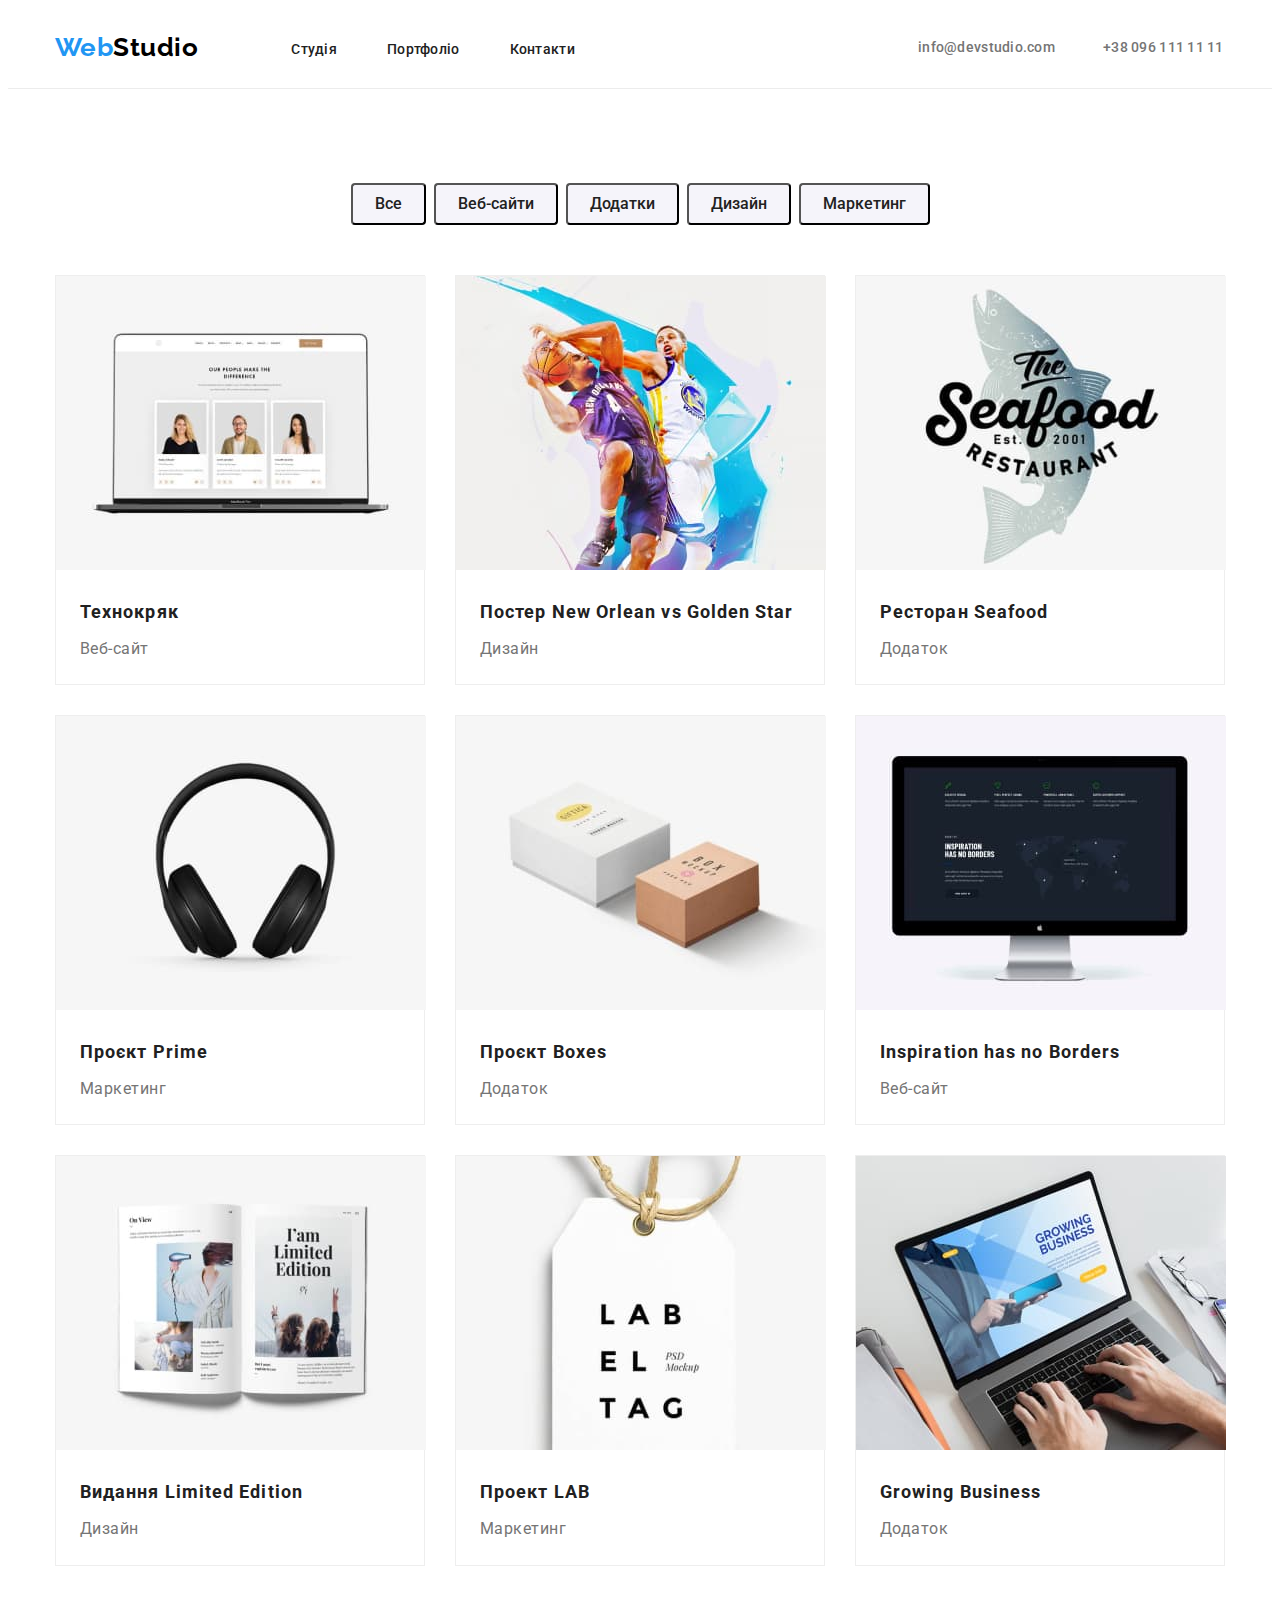
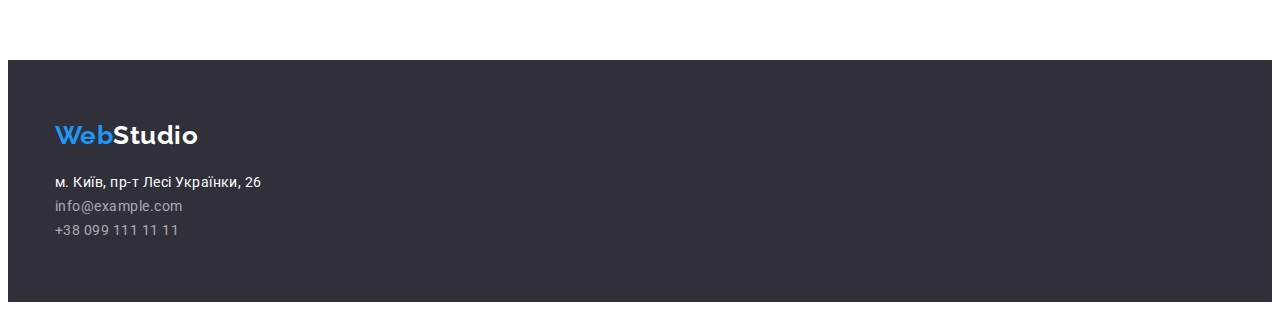
==== commit 710e1121: "Додає рамку в хедері" ====
--- a/portfolio.html
+++ b/portfolio.html
@@ -69,7 +69,7 @@
           </ul>
         </div>
 
-        /* Портфоліо */
+        <!-- Портфоліо -->
 
         <div class="container page">
           <ul class="portfolio list">
--- a/css/styles.css
+++ b/css/styles.css
@@ -34,14 +34,24 @@
 h2 {
   display: none;
 }
-
 .is-active {
   display: block;
 }
 
+h1,
+h2,
+h3,
+h4,
+h5,
+p,
+li {
+  margin: 0;
+  padding: 0;
+}
+
 .header {
   display: flex;
-  border: 1px solid #ececec;
+  border-bottom: 1px solid #ececec;
 }
 
 .logo {
@@ -130,6 +140,11 @@
 }
 /* Шапка */
 
+.hero {
+  padding-top: 200px;
+  padding-bottom: 200px;
+}
+
 .container.hero-wrap {
   text-align: center;
 }
@@ -145,13 +160,11 @@
   max-width: 696px;
   margin-top: 0;
   margin-bottom: 30px;
-  padding-top: 200px;
   margin-left: auto;
   margin-right: auto;
 }
 .hero-btn {
   padding: 10px 32px;
-  margin-bottom: 200px;
   border-radius: 4px;
   min-width: 216px;
   text-align: center;
@@ -173,6 +186,8 @@
 .features-name {
   font-size: 14px;
   line-height: 1.1;
+
+  margin-bottom: 10px;
 }
 .features-text {
   color: var(--title-text-color);
@@ -183,9 +198,7 @@
 /*Чим ми за маємося*/
 
 .section-activity {
-  margin-top: 0;
-  margin-bottom: 94px;
-  max-width: 1170px;
+  padding-bottom: 94px;
   margin-left: auto;
   margin-right: auto;
 }
@@ -219,6 +232,7 @@
 
   margin-top: 0;
   margin-bottom: 50;
+  display: block;
 }
 
 .team-wrap {
@@ -236,10 +250,16 @@
   text-align: center;
 }
 
+.member-wrap {
+  padding-top: 30px;
+  padding-bottom: 30px;
+}
+
 .team-name {
   font-weight: 500;
   font-size: 16px;
   line-height: 1.2;
+  margin-bottom: 10px;
 }
 .team-text {
   color: var(--title-text-color);
@@ -248,6 +268,11 @@
 }
 
 /* Футер */
+
+.footer {
+  padding-top: 60px;
+  padding-bottom: 60px;
+}
 
 .adress {
   color: var(--white-color);
@@ -262,11 +287,7 @@
   font-size: 14px;
   line-height: 1.7;
   text-decoration: none;
-}
-
-.footer .container {
-  padding-top: 60px;
-  padding-bottom: 60px;
+  margin-top: 9px;
 }
 
 .footer,
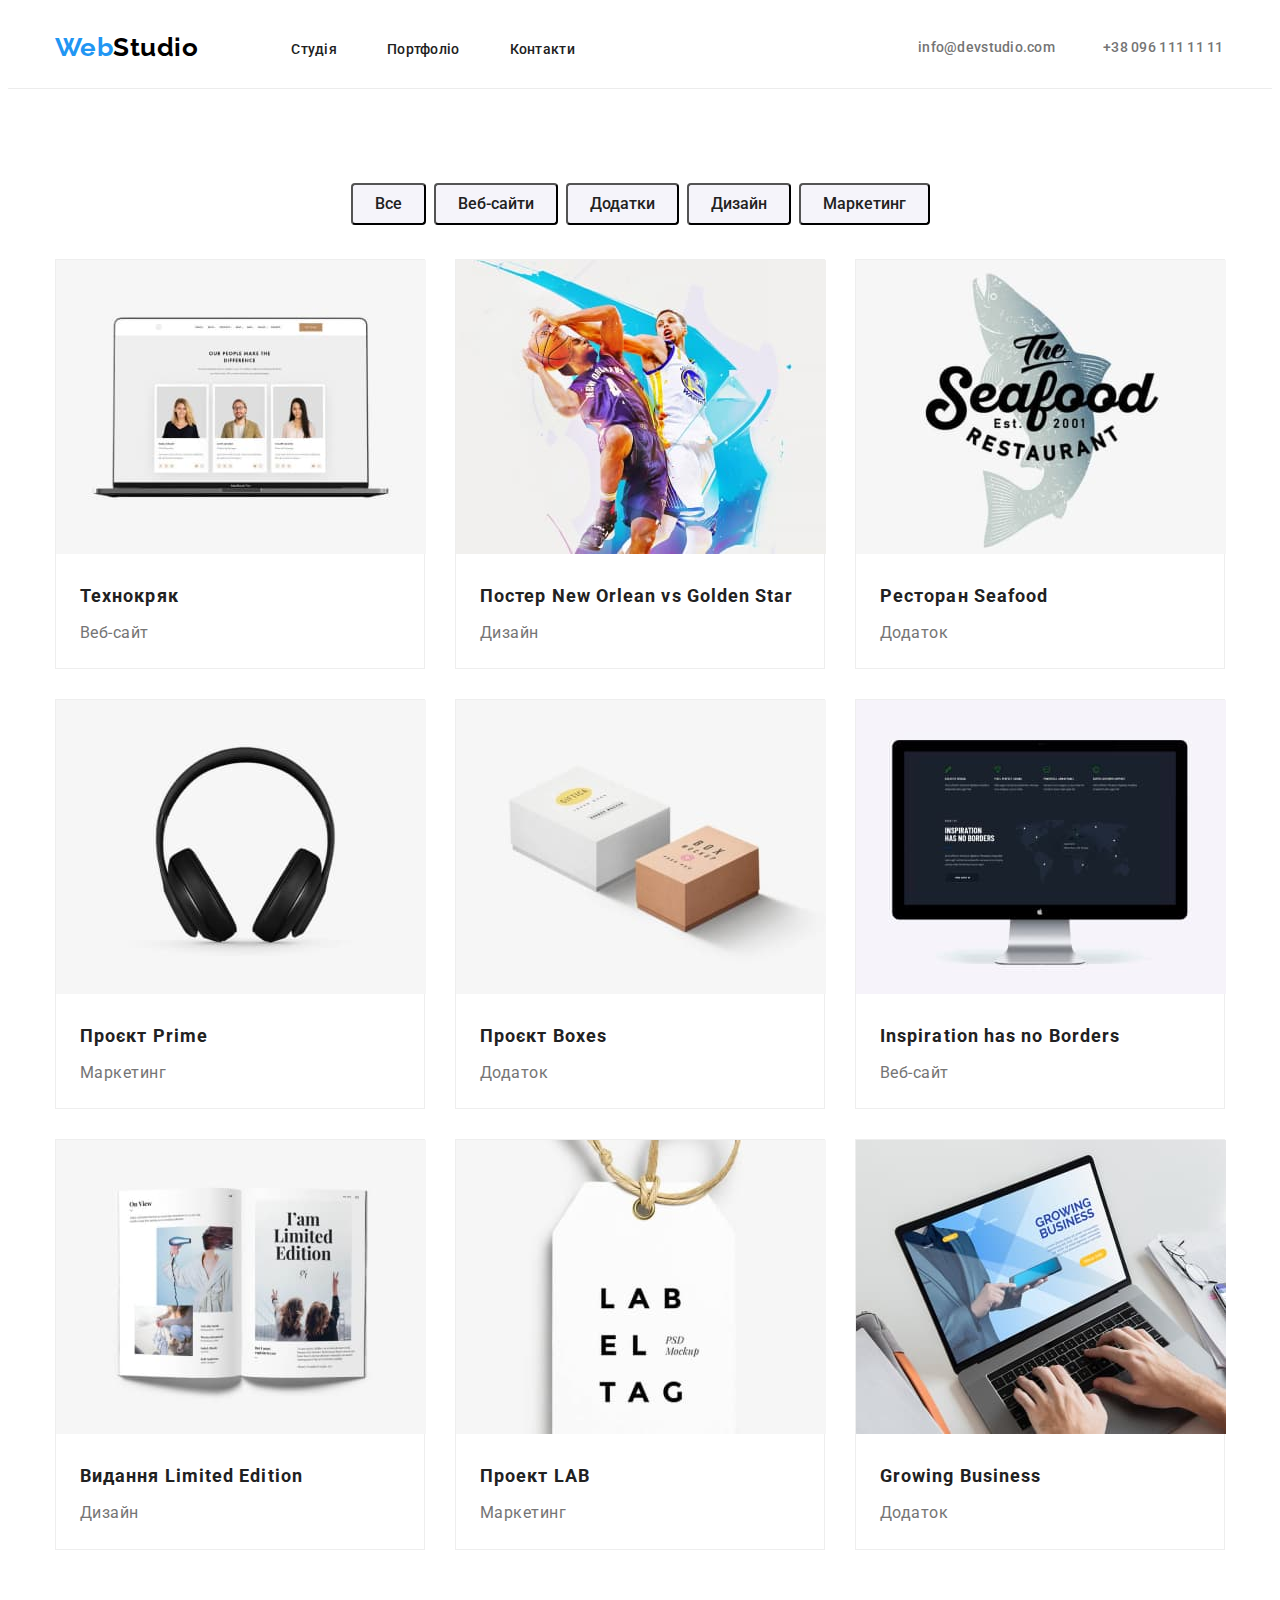
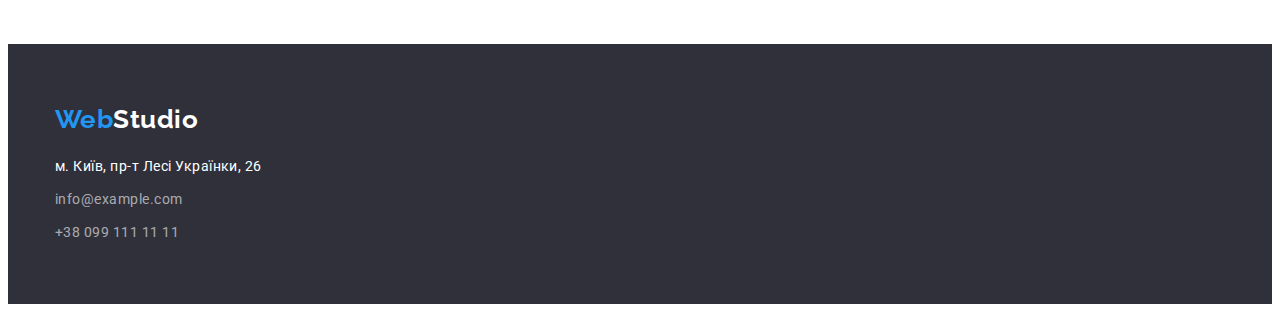
==== commit 36dfb353: "Виправляє дз 3" ====
--- a/portfolio.html
+++ b/portfolio.html
@@ -22,6 +22,7 @@
   </head>
   <body>
     <!--Верхня лінія-->
+
     <header class="header">
       <div class="container header-item">
         <a class="logo black" href=""><span class="accent">Web</span>Studio</a>
@@ -48,8 +49,9 @@
 
     <main>
       <!--Меню-->
+
       <section class="menu">
-        <div class="container btn">
+        <div class="container">
           <ul class="menu-list list">
             <li class="menu-item">
               <button class="menu-btn" type="button">Все</button>
@@ -67,11 +69,9 @@
               <button class="menu-btn" type="button">Маркетинг</button>
             </li>
           </ul>
-        </div>
-
-        <!-- Портфоліо -->
-
-        <div class="container page">
+
+          <!-- Портфоліо -->
+
           <ul class="portfolio list">
             <li class="portfolio-item">
               <a href="" class="portfolio-link">
@@ -211,10 +211,18 @@
       <div class="container">
         <a class="logo white" href=""><span class="accent">Web</span>Studio</a>
         <address class="adress">м. Київ, пр-т Лесі Українки, 26</address>
-        <a class="footer-mail" href="mailto:info@example.com"
-          >info@example.com</a
-        ><br />
-        <a class="footer-tel" href="tel:+380991111111">+38 099 111 11 11</a>
+        <ul class="list">
+          <li class="contacts">
+            <a class="footer-mail contacts" href="mailto:info@example.com"
+              >info@example.com</a
+            ><br />
+          </li>
+          <li class="contacts">
+            <a class="footer-tel contacts" href="tel:+380991111111"
+              >+38 099 111 11 11</a
+            >
+          </li>
+        </ul>
       </div>
     </footer>
   </body>
--- a/css/styles.css
+++ b/css/styles.css
@@ -213,7 +213,7 @@
   line-height: 1.2;
   text-align: center;
 
-  margin-bottom: 50;
+  margin-bottom: 50px;
   margin-top: 0;
 }
 
@@ -231,7 +231,7 @@
   text-align: center;
 
   margin-top: 0;
-  margin-bottom: 50;
+  margin-bottom: 50px;
   display: block;
 }
 
@@ -287,6 +287,9 @@
   font-size: 14px;
   line-height: 1.7;
   text-decoration: none;
+}
+
+.contacts {
   margin-top: 9px;
 }
 
@@ -334,17 +337,11 @@
   padding-bottom: 94px;
 }
 
-.container.btn {
-  margin-bottom: 50px;
-}
-
 .menu-list {
   display: flex;
   column-gap: 8px;
   justify-content: center;
-}
-
-.container.page {
+  margin-bottom: 34px;
 }
 
 .portfolio.list {
